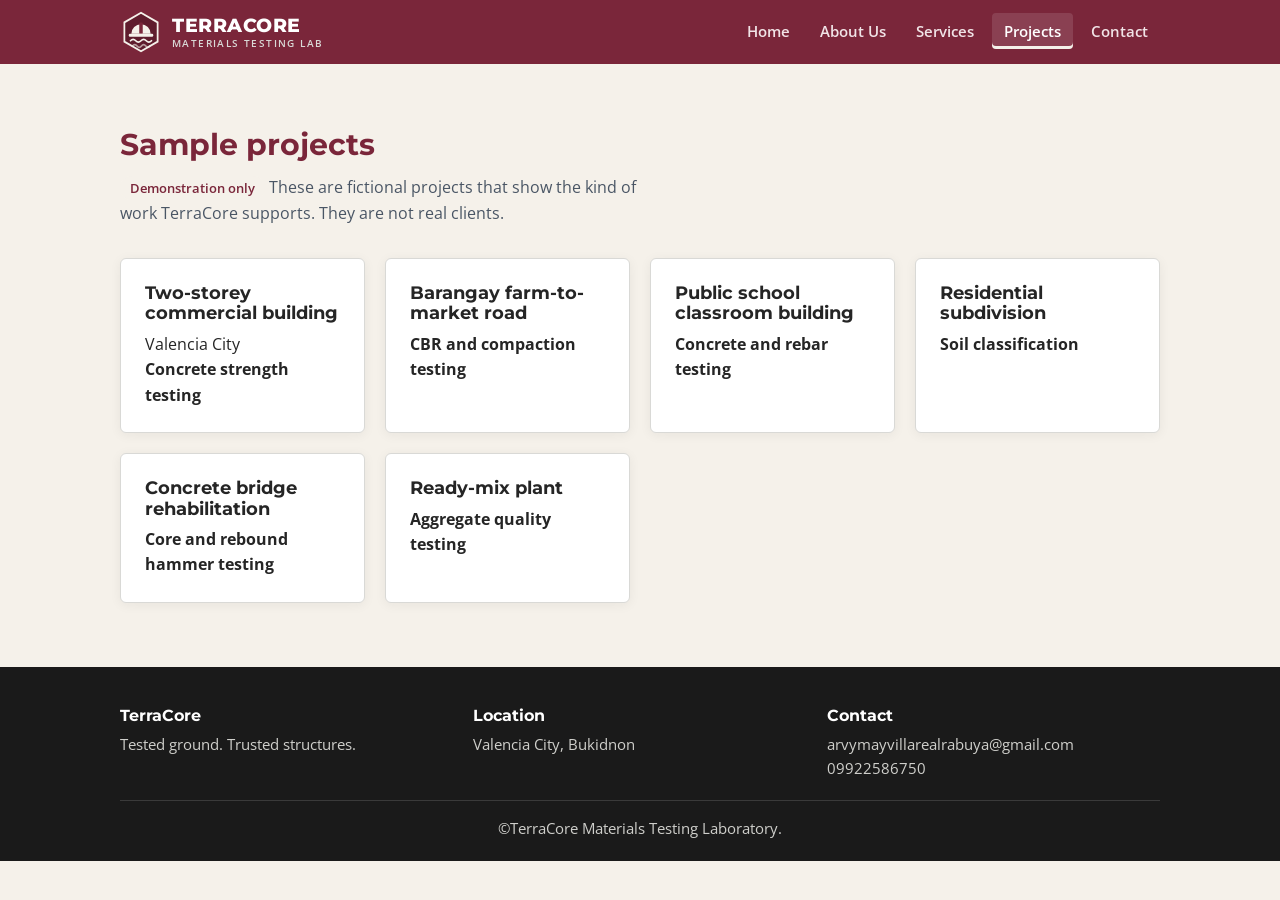
==== projects.html @ dcb713ee "Fix website folder structure" ====
<!DOCTYPE html>
<html lang="en">
<head>
<meta charset="UTF-8">
<meta name="viewport" content="width=device-width, initial-scale=1">
<title>Projects | TerraCore Materials Testing Laboratory</title>
<link rel="preconnect" href="https://fonts.googleapis.com">
<link href="https://fonts.googleapis.com/css2?family=Montserrat:wght@600;800&family=Open+Sans:wght@400;600&family=Playfair+Display:wght@600;700&display=swap" rel="stylesheet">
<link rel="icon" href="assets/logo.svg">
<link rel="stylesheet" href="css/styles.css">
</head>
<body>
<header><div class="wrap"><nav>
<a class="logo" href="index.html"><img src="assets/logo.svg" alt=""><span class="lt">TERRACORE<small>Materials Testing Lab</small></span></a>
<button id="tog" aria-label="Toggle menu" aria-expanded="false">Menu</button>
<ul class="menu" id="menu"><li><a href="index.html">Home</a></li><li><a href="about.html">About Us</a></li><li><a href="services.html">Services</a></li><li><a href="projects.html" class="active">Projects</a></li><li><a href="contact.html">Contact</a></li></ul></nav></div></header>
<main>
<section><div class="wrap">
<h2>Sample projects</h2>
<p class="lead"><span class="tag">Demonstration only</span> These are fictional projects that show the kind of work TerraCore supports. They are not real clients.</p>
<div class="grid">
<div class="card"><h3>Two-storey commercial building</h3><p>Valencia City</p><p><strong>Concrete strength testing</strong></p></div>
<div class="card"><h3>Barangay farm-to-market road</h3><p><strong>CBR and compaction testing</strong></p></div>
<div class="card"><h3>Public school classroom building</h3><p><strong>Concrete and rebar testing</strong></p></div>
<div class="card"><h3>Residential subdivision</h3><p><strong>Soil classification</strong></p></div>
<div class="card"><h3>Concrete bridge rehabilitation</h3><p><strong>Core and rebound hammer testing</strong></p></div>
<div class="card"><h3>Ready-mix plant</h3><p><strong>Aggregate quality testing</strong></p></div>
</div></div></section>
</main>
<footer><div class="wrap">
<div class="grid">
<div><h3>TerraCore</h3><p>Tested ground. Trusted structures.</p></div>
<div><h3>Location</h3><p>Valencia City, Bukidnon</p></div>
<div><h3>Contact</h3><p>arvymayvillarealrabuya@gmail.com<br>09922586750</p></div>
</div>
<p class="copy">©TerraCore Materials Testing Laboratory.</p>
</div></footer>
<script src="js/script.js"></script>
</body>
</html>
---- css/styles.css ----
:root{--navy:#252525;--navy2:#3a3a3a;--orange:#7A263A;--white:#fff;--gray:#EAE4D9;--ink:#252525;--line:#D9D9D6}
*{box-sizing:border-box;margin:0}
body{font-family:'Open Sans',sans-serif;color:var(--ink);line-height:1.6;background:#F5F1EA}
h1,h2,h3,.logo{font-family:'Montserrat',sans-serif;line-height:1.15}
a{color:inherit}
:focus-visible{outline:3px solid var(--orange);outline-offset:2px}
.wrap{max-width:1080px;margin:0 auto;padding:0 20px}
header{background:#7A263A;position:sticky;top:0;z-index:10}
nav{display:flex;align-items:center;justify-content:space-between;height:64px}
.logo{color:var(--white);font-weight:800;font-size:1.3rem;text-decoration:none;letter-spacing:.5px}
.menu{display:flex;gap:6px;list-style:none;padding:0}
.menu a{color:#f1e4e7;text-decoration:none;padding:8px 12px;border-radius:4px;font-weight:600;font-size:.95rem}
.menu a:hover,.menu a.active{color:var(--white);background:rgba(255,255,255,.12)}
.menu a.active{box-shadow:inset 0 -3px #F5F1EA}
#tog{display:none;background:none;border:1px solid #6b6b6b;color:#fff;padding:6px 12px;border-radius:4px;font-size:1rem;cursor:pointer}
.btn{display:inline-block;background:var(--orange);color:#fff;font-family:'Montserrat',sans-serif;font-weight:600;padding:13px 26px;border:0;border-radius:4px;text-decoration:none;cursor:pointer;font-size:.95rem}
.btn:hover{background:#5f1c2d}
.btn.ghost{background:transparent;border:2px solid #fff}
.btn.ghost:hover{background:rgba(255,255,255,.12)}
.btn.sm{padding:7px 14px;font-size:.8rem}
section{padding:64px 0}
.alt{background:var(--gray)}
h2{font-size:1.9rem;color:var(--orange);margin-bottom:12px}
.lead{max-width:60ch;margin-bottom:32px;color:#4a5665}
.hero{position:relative;overflow:hidden;background:#1a1a1a;color:#fff;padding:96px 0}
.hero h1{font-size:clamp(2.4rem,6vw,4.2rem);font-weight:800;max-width:14ch}
.hero h1 em{font-style:normal;color:#E7B7C2;font-style:normal;display:block}
.hero p{max-width:52ch;margin:20px 0 32px;font-size:1.1rem;color:#e8e4dc}
.hero .btn+.btn{margin-left:10px}
.grid{display:grid;gap:20px;grid-template-columns:repeat(auto-fit,minmax(220px,1fr))}
.card{background:#fff;border:1px solid var(--line);border-radius:6px;padding:24px}
.card h3{color:var(--navy);margin-bottom:8px;font-size:1.1rem}
.card .ico{font-size:1.8rem;margin-bottom:10px}
.card.soil{border-top:5px solid #8a5a3b}.card.conc{border-top:5px solid #9aa3ad}.card.agg{border-top:5px solid var(--orange)}.card.field{border-top:5px solid var(--navy)}
.card a.more{color:var(--orange);font-weight:600;text-decoration:none;font-size:.9rem}
.steps{counter-reset:s;display:grid;gap:0;grid-template-columns:repeat(auto-fit,minmax(200px,1fr))}
.step{counter-increment:s;padding:0 18px 0 0;border-top:3px solid var(--orange);padding-top:16px}
.step::before{content:counter(s);display:block;font:800 2rem 'Montserrat';color:var(--orange)}
.step h3{color:var(--navy);font-size:1.05rem}
.cta{background:var(--navy);color:#fff;text-align:center}
.cta h2{color:#fff}
.tag{display:inline-block;background:#F5F1EA;color:#7A263A;padding:2px 10px;border-radius:20px;font-size:.8rem;font-weight:600}
table{width:100%;border-collapse:collapse;background:#fff;margin-bottom:28px}
caption{text-align:left;font:800 1.2rem 'Montserrat';color:var(--navy);padding:8px 0}
th,td{padding:12px 14px;text-align:left;border-bottom:1px solid var(--line)}
th{background:var(--navy);color:#fff;font-size:.9rem}
td.price{font-weight:600;white-space:nowrap}
.tw{overflow-x:auto}
.two{display:grid;gap:32px;grid-template-columns:repeat(auto-fit,minmax(300px,1fr))}
label{display:block;font-weight:600;margin:14px 0 4px;font-size:.92rem}
input,select,textarea{width:100%;padding:11px;border:1px solid #b9c2cf;border-radius:4px;font:inherit}
.msg{display:none;background:#e6f6ea;border:1px solid #79c98d;padding:14px;border-radius:4px;margin-top:16px}
details{background:#fff;border:1px solid var(--line);border-radius:6px;padding:14px 18px;margin-bottom:10px}
summary{font-weight:600;color:var(--navy);cursor:pointer}
.map{background:repeating-linear-gradient(45deg,#e4dfd6 0 12px,#ece8e0 12px 24px);height:200px;border-radius:6px;display:grid;place-items:center;text-align:center;color:var(--navy);font-weight:600;margin-top:20px}
footer{background:#1a1a1a;color:#cfcfcb;padding:40px 0 20px;font-size:.92rem}
footer .grid{margin-bottom:20px}
footer h3{color:#fff;font-size:1rem;margin-bottom:8px}
.copy{border-top:1px solid #3a3a3a;padding-top:16px;text-align:center}
@media(max-width:760px){
#tog{display:block}
.menu{display:none;position:absolute;top:64px;left:0;right:0;background:#7A263A;flex-direction:column;padding:10px 20px}
.menu.open{display:flex}
.hero{padding:64px 0}.hero .btn+.btn{margin:10px 0 0}
}
.msg.err{background:#fdecea;border-color:#e08a83}

.logo{display:flex;align-items:center;gap:10px}
.logo img{width:42px;height:42px}
.logo .lt{display:flex;flex-direction:column;font-weight:800;font-size:1.2rem;letter-spacing:.5px}
.logo small{font:600 .6rem 'Open Sans',sans-serif;letter-spacing:1.4px;text-transform:uppercase;color:#D9D9D6}
.hero .scene,.hero .bg{opacity:1;position:absolute;inset:0;width:100%;height:100%;object-fit:cover}
.hero::after{content:"";position:absolute;inset:0;background:linear-gradient(100deg,rgba(37,37,37,.96) 35%,rgba(37,37,37,.1))}
.hero .wrap{position:relative;z-index:2}
.hero .btn,.cta .btn{border:1px solid rgba(245,241,234,.4)}

.card{box-shadow:0 2px 12px rgba(37,37,37,.06)}
.btn.ghost,.hero .btn.ghost{background:transparent;border:2px solid #fff;padding:11px 24px}
.hero .photo{position:absolute;inset:0;background:url(../assets/hero.png) 70% 60%/cover no-repeat}
.hero::after{background:linear-gradient(90deg,#1a1a1a 28%,rgba(26,26,26,.7) 52%,rgba(26,26,26,.35) 100%)}
.ic{width:36px;height:36px;fill:none;stroke:#7A263A;stroke-width:2;stroke-linejoin:round;stroke-linecap:round;margin-bottom:12px;display:block}
.hero p{color:#e8e4dc}
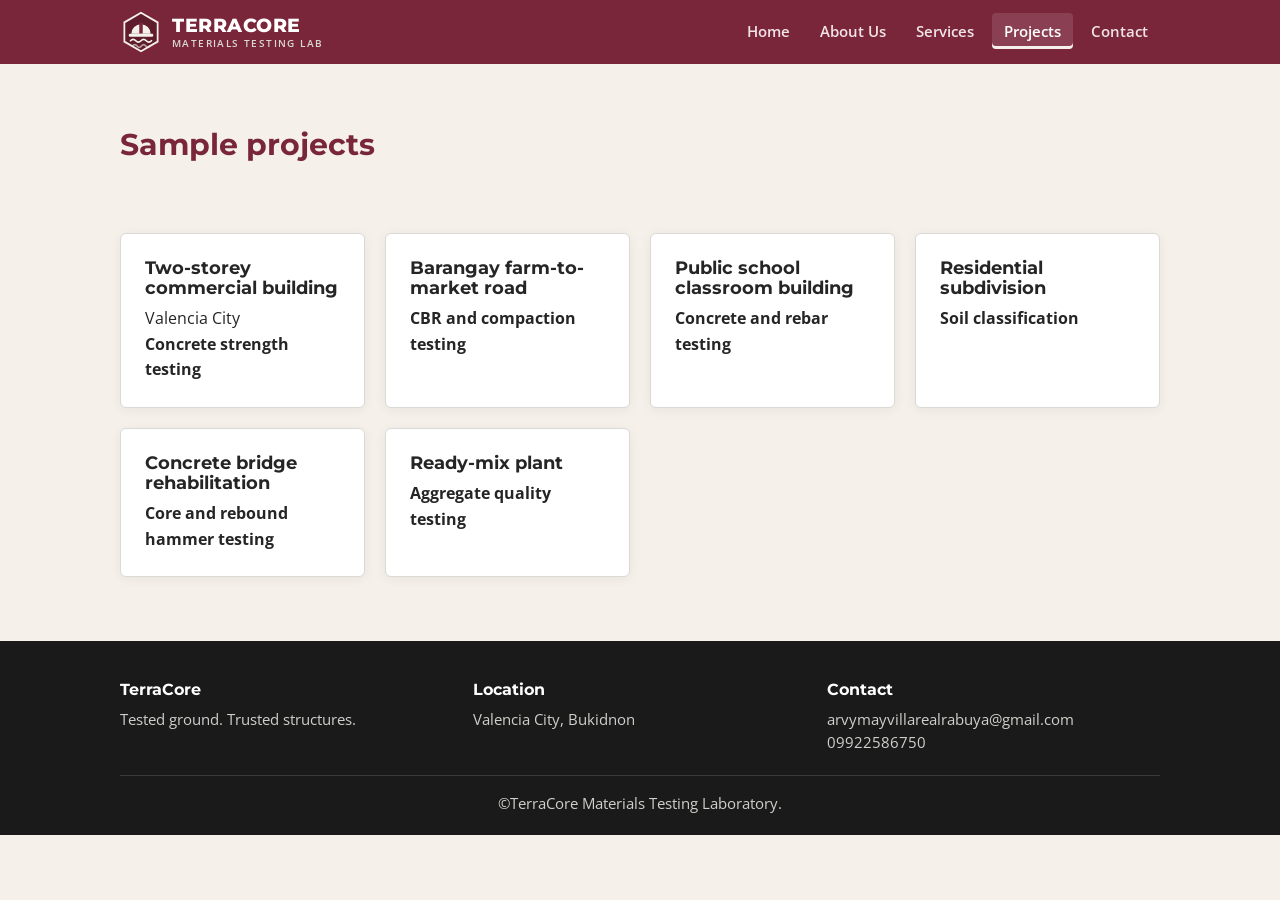
==== commit b8fcb207: "Updated homepage and projects" ====
--- a/projects.html
+++ b/projects.html
@@ -17,7 +17,7 @@
 <main>
 <section><div class="wrap">
 <h2>Sample projects</h2>
-<p class="lead"><span class="tag">Demonstration only</span> These are fictional projects that show the kind of work TerraCore supports. They are not real clients.</p>
+<p class="lead"><span class="tag"></span> </p>
 <div class="grid">
 <div class="card"><h3>Two-storey commercial building</h3><p>Valencia City</p><p><strong>Concrete strength testing</strong></p></div>
 <div class="card"><h3>Barangay farm-to-market road</h3><p><strong>CBR and compaction testing</strong></p></div>
